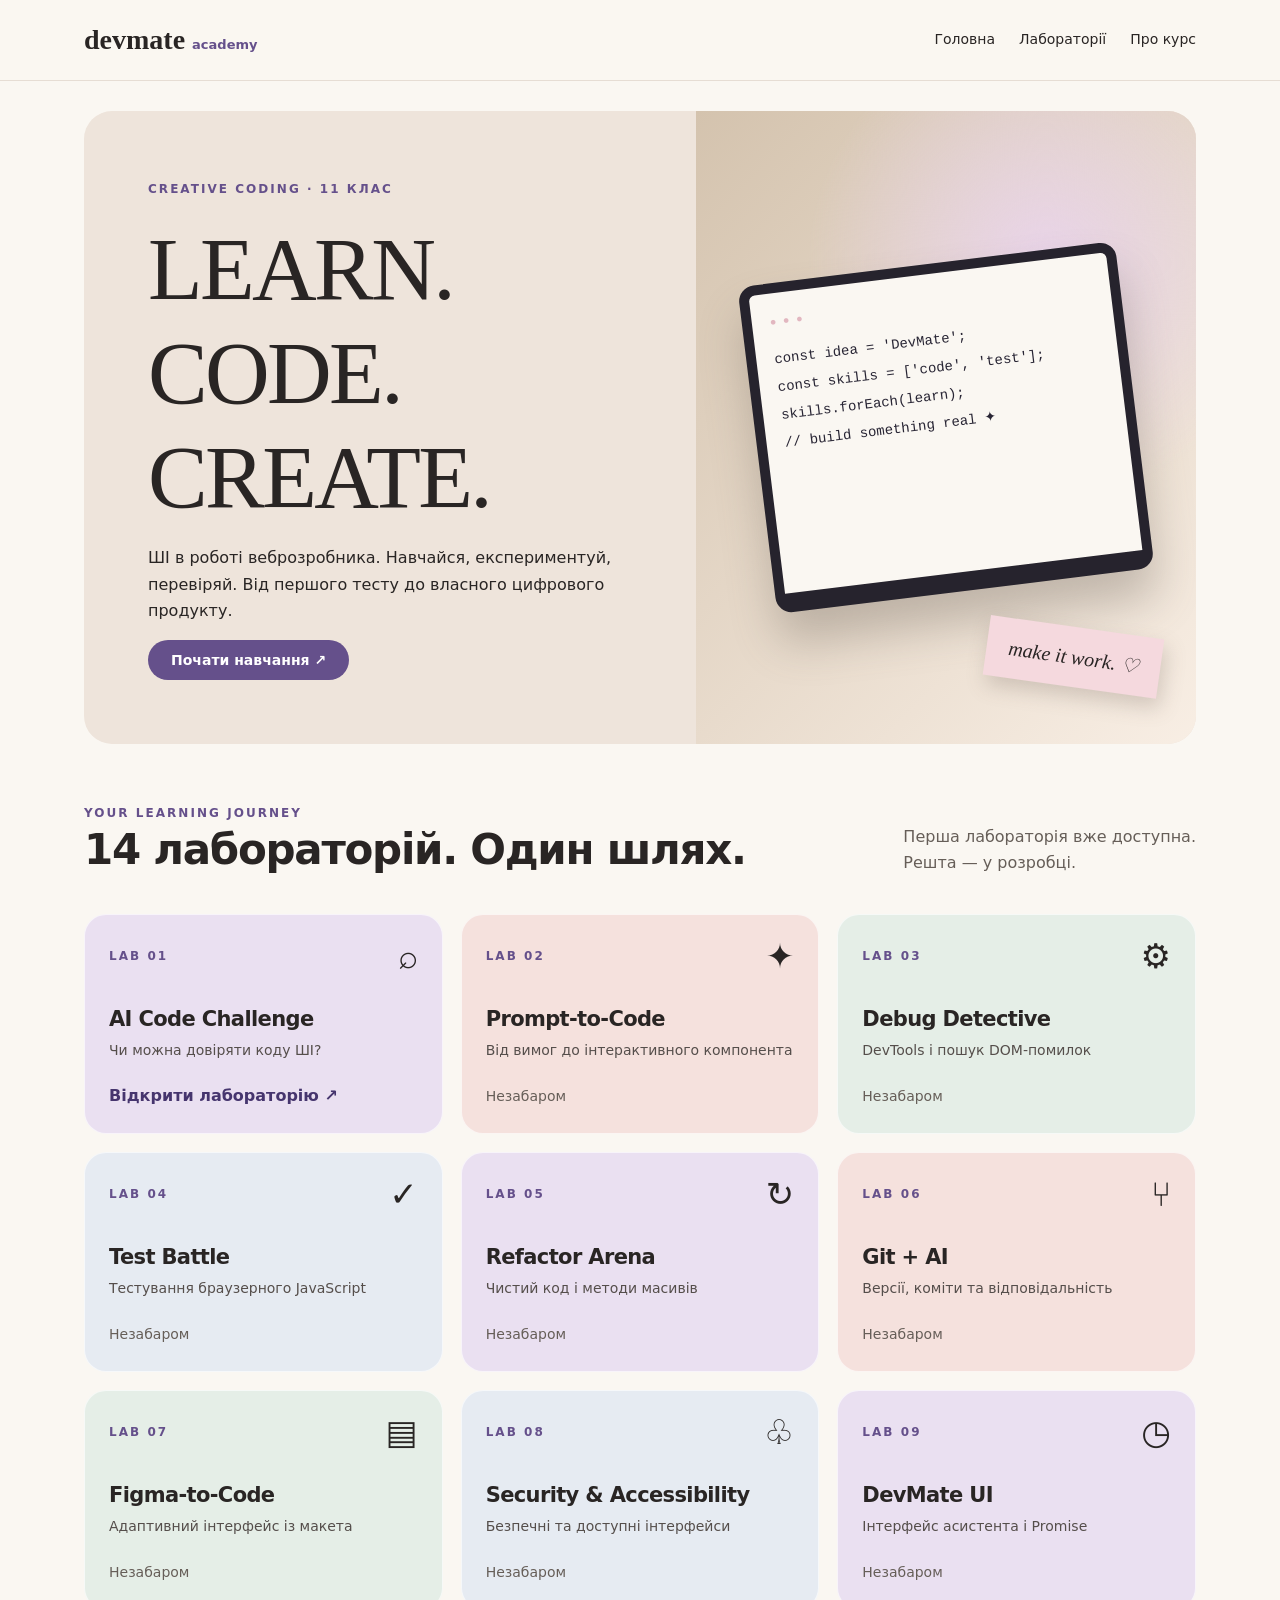
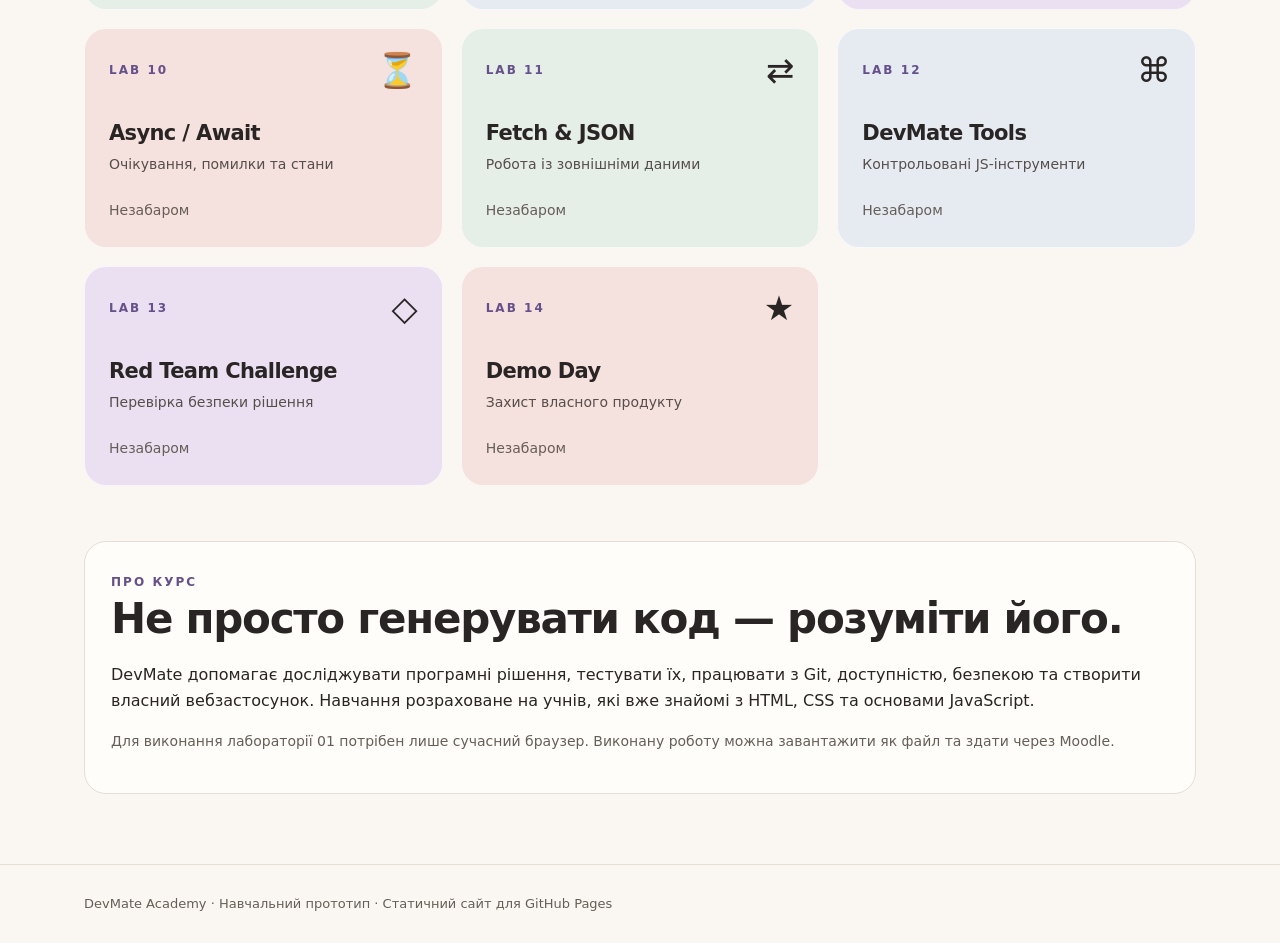
==== index.html @ 4b926b85 "Add files via upload" ====
<!doctype html><html lang="uk"><head><meta charset="utf-8"><meta name="viewport" content="width=device-width,initial-scale=1"><meta name="description" content="DevMate Academy — інтерактивний курс ШІ в роботі веброзробника для 11 класу."><title>DevMate Academy — ШІ в роботі веброзробника</title><link rel="stylesheet" href="assets/style.css"></head><body><header class="header"><nav class="wrap nav" aria-label="Головна навігація"><a class="logo" href="index.html">devmate <span>academy</span></a><div class="navlinks"><a href="#home">Головна</a><a href="#labs">Лабораторії</a><a href="#about">Про курс</a></div></nav></header><main class="wrap"><section id="home" class="hero"><div class="hero-copy"><span class="eyebrow">Creative coding · 11 клас</span><h1>LEARN.<br>CODE.<br>CREATE.</h1><p>ШІ в роботі веброзробника. Навчайся, експериментуй, перевіряй. Від першого тесту до власного цифрового продукту.</p><a class="button" href="lessons/lesson-01/index.html">Почати навчання ↗</a></div><div class="hero-art" role="img" aria-label="Стилізований ноутбук із JavaScript-кодом і паперова нотатка"><div class="desk"><code>const idea = 'DevMate';<br>const skills = ['code', 'test'];<br>skills.forEach(learn);<br>// build something real ✦</code></div><div class="sticky">make it work. ♡</div></div></section><section id="labs" class="section"><div class="section-top"><div><span class="eyebrow">Your learning journey</span><h2>14 лабораторій. Один шлях.</h2></div><p class="muted">Перша лабораторія вже доступна.<br>Решта — у розробці.</p></div><div class="grid" id="catalog"></div></section><section id="about" class="section"><div class="panel"><span class="eyebrow">Про курс</span><h2>Не просто генерувати код — розуміти його.</h2><p>DevMate допомагає досліджувати програмні рішення, тестувати їх, працювати з Git, доступністю, безпекою та створити власний вебзастосунок. Навчання розраховане на учнів, які вже знайомі з HTML, CSS та основами JavaScript.</p><p class="muted compact">Для виконання лабораторії 01 потрібен лише сучасний браузер. Виконану роботу можна завантажити як файл та здати через Moodle.</p></div></section></main><footer class="footer"><div class="wrap">DevMate Academy · Навчальний прототип · Статичний сайт для GitHub Pages</div></footer><script src="assets/catalog.js"></script></body></html>
---- assets/style.css ----
:root{--bg:#faf7f2;--paper:#fffdf9;--ink:#292524;--muted:#665e58;--lav:#b8a4d9;--purple:#65508b;--border:#e6ddd4;--rose:#f3d9dc;--sage:#dde6d8;--code:#1e2230;--ok:#22664c;--bad:#a52e40}*{box-sizing:border-box}body{margin:0;background:var(--bg);color:var(--ink);font:16px/1.65 system-ui,-apple-system,'Segoe UI',sans-serif}a{color:inherit}a:focus-visible,button:focus-visible,textarea:focus-visible{outline:3px solid #7558ba;outline-offset:3px}.wrap{max-width:1160px;margin:auto;padding:0 24px}.header{background:rgba(250,247,242,.96);border-bottom:1px solid var(--border)}.nav{display:flex;align-items:center;justify-content:space-between;gap:20px;min-height:80px}.logo{font-family:Georgia,serif;font-size:28px;font-weight:bold;text-decoration:none}.logo span{color:var(--purple);font:600 13px system-ui}.navlinks{display:flex;gap:24px;flex-wrap:wrap}.navlinks a{text-decoration:none;font-size:14px}.navlinks a:hover{text-decoration:underline}.eyebrow{text-transform:uppercase;letter-spacing:.17em;color:var(--purple);font-size:12px;font-weight:800}h1,h2,h3{line-height:1.16;letter-spacing:-.03em}h1{font-family:Georgia,serif;font-weight:500;font-size:clamp(44px,7vw,92px);margin:16px 0}h2{font-size:clamp(27px,4vw,42px);margin:0 0 18px}h3{font-size:21px;margin:0 0 12px}.hero{margin:30px 0 48px;background:#eee4db;border-radius:28px;overflow:hidden;display:grid;grid-template-columns:1.1fr .9fr}.hero-copy{padding:clamp(28px,5vw,66px)}.hero p{max-width:480px}.hero-art{min-height:410px;background:radial-gradient(circle at 70% 24%,#e9d4e9,transparent 40%),linear-gradient(135deg,#d4c3ae,#f8eee4);display:grid;place-items:center;position:relative}.desk{width:76%;height:52%;background:#faf7f2;border:10px solid #26232d;border-bottom-width:19px;border-radius:16px;box-shadow:0 30px 45px #655c5555;transform:rotate(-7deg);padding:18px;color:#d6c5ff;font:14px/2 monospace}.desk:before{content:'● ● ●';display:block;color:#e2b7c0;font-size:11px;margin-bottom:12px}.desk code{color:#282534;display:block;white-space:pre-wrap}.sticky{position:absolute;right:7%;bottom:9%;transform:rotate(8deg);background:#f5d9de;padding:18px 22px;box-shadow:4px 9px 20px #6b5a5240;font:italic 20px Georgia,serif}.button{display:inline-flex;align-items:center;justify-content:center;gap:8px;border:0;border-radius:999px;background:var(--purple);color:white;text-decoration:none;padding:12px 23px;font:700 14px system-ui;cursor:pointer}.button:hover{background:#49376c}.button.secondary{background:#fff;color:var(--purple);border:1px solid #bba9d5}.button:disabled{opacity:.45;cursor:not-allowed}.section{margin:55px 0}.section-top{display:flex;align-items:end;justify-content:space-between;gap:15px;margin-bottom:22px}.grid{display:grid;grid-template-columns:repeat(3,1fr);gap:18px}.card{border-radius:22px;padding:24px;min-height:220px;display:flex;flex-direction:column;justify-content:space-between;border:1px solid #ffffffaa}.card:nth-child(4n+1){background:#eae0f1}.card:nth-child(4n+2){background:#f5e1dd}.card:nth-child(4n+3){background:#e5eee7}.card:nth-child(4n){background:#e6ebf2}.card h3{margin:12px 0 8px}.card p{margin:0;color:#554e4b;font-size:14px}.card .card-top{display:flex;justify-content:space-between;align-items:center}.card .symbol{font-size:34px;line-height:1}.card a{font-weight:800;text-decoration:none;color:#46356e}.card a:hover{text-decoration:underline}.muted{color:var(--muted)}.footer{border-top:1px solid var(--border);margin-top:70px;padding:28px 0;color:var(--muted);font-size:13px}.lesson-hero{padding:45px 0 30px}.lesson-hero h1{font-size:clamp(36px,5vw,66px)}.pills{display:flex;gap:8px;flex-wrap:wrap}.pill{border:1px solid #d4c8d7;border-radius:999px;padding:5px 12px;font-size:12px;color:#5a4b6e}.lesson-layout{display:grid;grid-template-columns:minmax(0,1fr) minmax(340px,.95fr);gap:25px;align-items:start}.panel{background:var(--paper);border:1px solid var(--border);border-radius:22px;padding:26px;margin-bottom:20px}.panel p:first-child{margin-top:0}.stepper{display:flex;flex-wrap:wrap;gap:8px;margin-bottom:20px}.stepper button{border:1px solid #d9d0c9;background:white;color:#4c4541;padding:9px 13px;border-radius:999px;cursor:pointer}.stepper button.active{background:#49376c;color:white;border-color:#49376c}.step{display:none}.step.active{display:block}.callout{border-left:4px solid #aa91cc;background:#f1eaf5;padding:15px 18px;border-radius:8px;margin:18px 0}.callout.warn{border-color:#c88c67;background:#f9ece2}.formula{background:#eee8df;padding:13px 16px;border-radius:12px;font-weight:700}.code-preview,pre{background:var(--code);color:#eaeaf4;border-radius:14px;padding:18px;overflow-x:auto;font:13px/1.7 ui-monospace,Consolas,monospace;white-space:pre-wrap}.lab-sticky{position:sticky;top:18px}.lab-head{display:flex;align-items:center;justify-content:space-between;gap:10px}.lab-head h2{font-size:23px;margin:0}.editor{display:block;width:100%;min-height:320px;background:#1e2230;color:#eee8ff;border:1px solid #3c4155;border-radius:12px;padding:18px;resize:vertical;font:14px/1.6 ui-monospace,Consolas,monospace;tab-size:2}.actions{display:flex;flex-wrap:wrap;gap:9px;margin-top:14px}.test-results{margin-top:16px;display:grid;gap:9px}.result{border-radius:12px;padding:11px 14px;border:1px solid var(--border);font-size:14px}.result.pass{background:#e8f4eb;border-color:#a4d0b5}.result.fail{background:#fcebec;border-color:#e3b1b7}.result.error{background:#fff0db;border-color:#e4c6a2}.result strong{display:block}.result small{display:block;color:#5c514b}.feedback{min-height:24px;color:var(--muted);font-size:13px;margin-top:8px}.field{width:100%;padding:12px;border:1px solid #cdbfc3;border-radius:10px;background:white;font:inherit}.question{margin:15px 0}.question label{display:block;font-weight:700;margin-bottom:5px}.hidden{display:none!important}.progress{height:7px;border-radius:20px;background:#e7dfe5;overflow:hidden}.progress div{height:100%;width:20%;background:#79629c;transition:width .2s}.compact{font-size:14px}.checkline{display:flex;gap:10px;align-items:start;margin:9px 0}.checkline input{margin-top:6px}.linkline{color:var(--purple);font-weight:700}.small-heading{font-size:15px;text-transform:uppercase;letter-spacing:.09em;color:var(--purple)}@media(max-width:850px){.grid{grid-template-columns:repeat(2,1fr)}.lesson-layout{grid-template-columns:1fr}.lab-sticky{position:static}.hero{grid-template-columns:1fr}.hero-art{min-height:280px}}@media(max-width:540px){.grid{grid-template-columns:1fr}.wrap{padding:0 16px}.nav{align-items:start;flex-direction:column;padding:14px 0;gap:6px}.hero-copy{padding:25px}.hero-art{min-height:230px}.panel{padding:18px}.section-top{display:block}.card{min-height:185px}}@media(prefers-reduced-motion:reduce){*{scroll-behavior:auto!important;transition:none!important}}
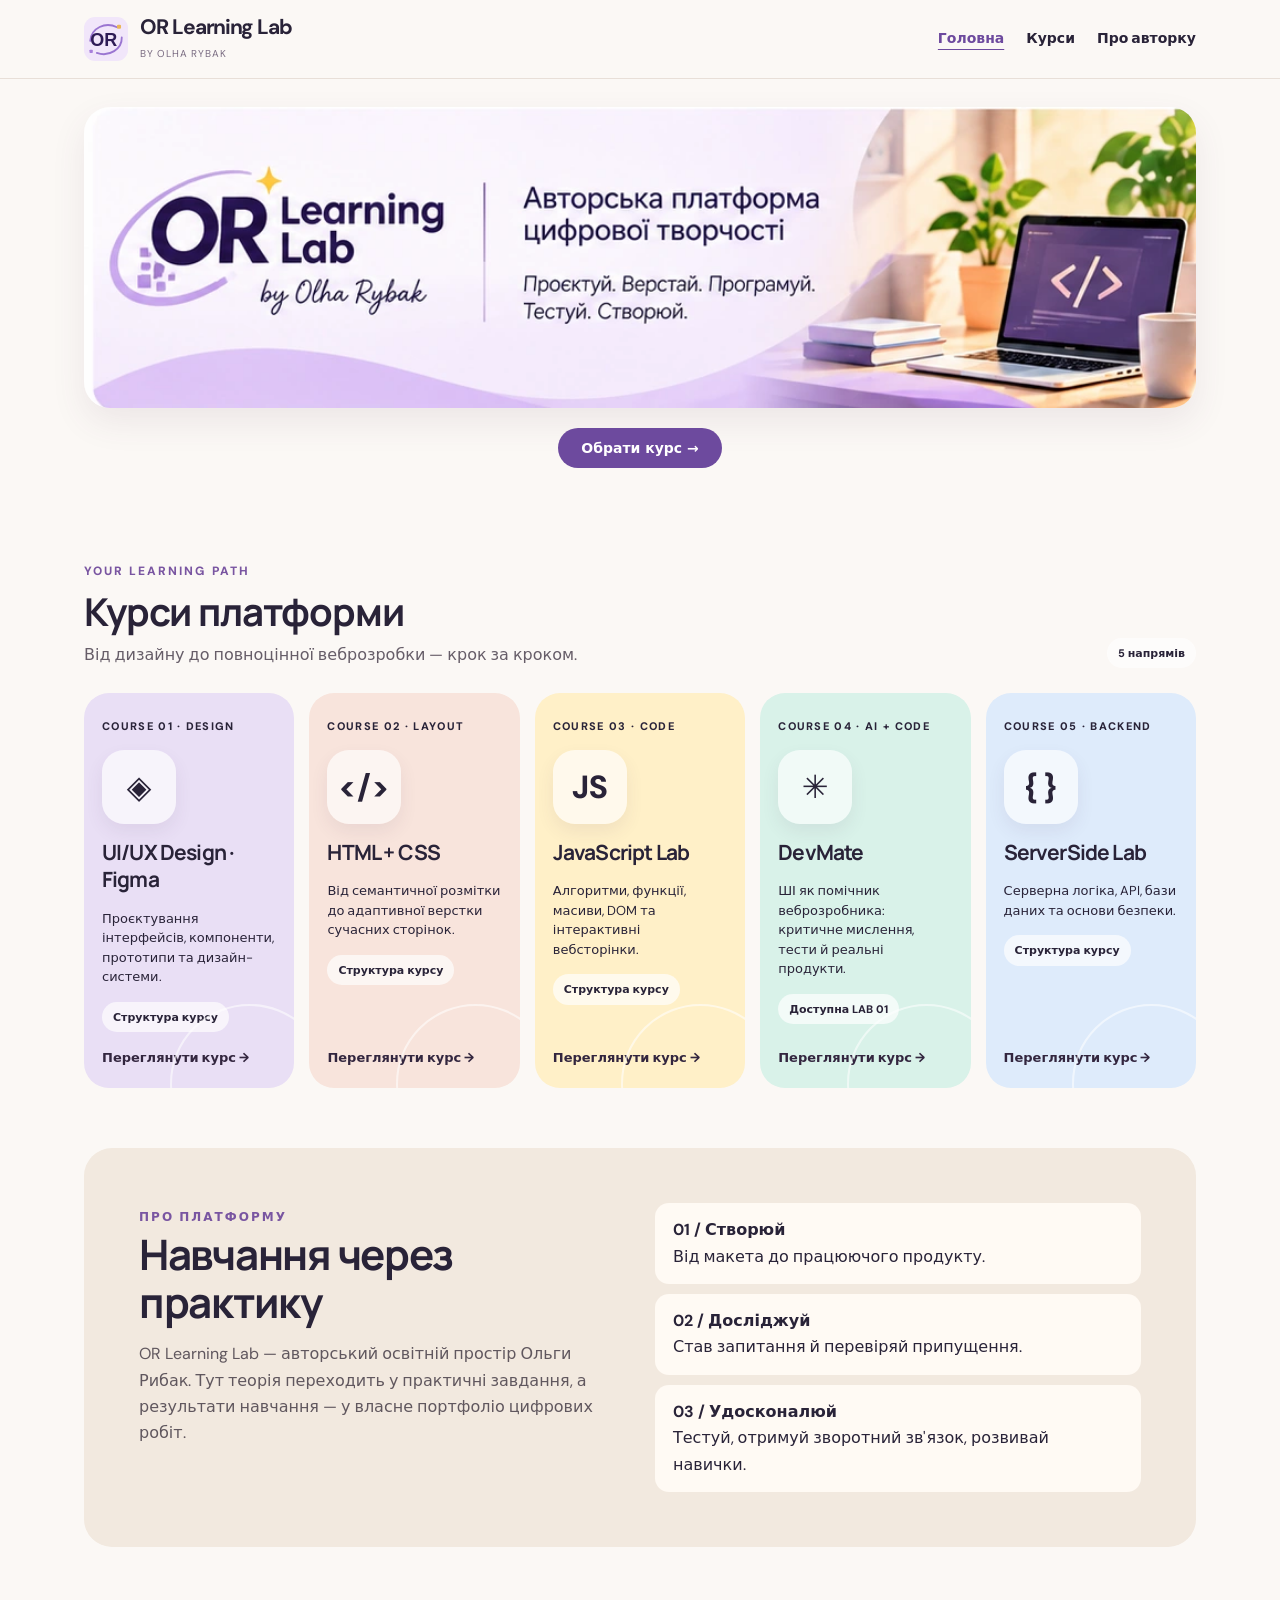
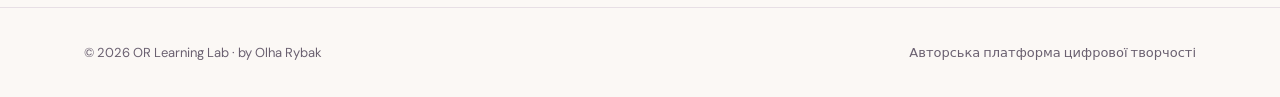
==== commit 771dc2fb: "Add files via upload" ====
--- a/index.html
+++ b/index.html
@@ -1 +1,2 @@
-<!doctype html><html lang="uk"><head><meta charset="utf-8"><meta name="viewport" content="width=device-width,initial-scale=1"><meta name="description" content="DevMate Academy — інтерактивний курс ШІ в роботі веброзробника для 11 класу."><title>DevMate Academy — ШІ в роботі веброзробника</title><link rel="stylesheet" href="assets/style.css"></head><body><header class="header"><nav class="wrap nav" aria-label="Головна навігація"><a class="logo" href="index.html">devmate <span>academy</span></a><div class="navlinks"><a href="#home">Головна</a><a href="#labs">Лабораторії</a><a href="#about">Про курс</a></div></nav></header><main class="wrap"><section id="home" class="hero"><div class="hero-copy"><span class="eyebrow">Creative coding · 11 клас</span><h1>LEARN.<br>CODE.<br>CREATE.</h1><p>ШІ в роботі веброзробника. Навчайся, експериментуй, перевіряй. Від першого тесту до власного цифрового продукту.</p><a class="button" href="lessons/lesson-01/index.html">Почати навчання ↗</a></div><div class="hero-art" role="img" aria-label="Стилізований ноутбук із JavaScript-кодом і паперова нотатка"><div class="desk"><code>const idea = 'DevMate';<br>const skills = ['code', 'test'];<br>skills.forEach(learn);<br>// build something real ✦</code></div><div class="sticky">make it work. ♡</div></div></section><section id="labs" class="section"><div class="section-top"><div><span class="eyebrow">Your learning journey</span><h2>14 лабораторій. Один шлях.</h2></div><p class="muted">Перша лабораторія вже доступна.<br>Решта — у розробці.</p></div><div class="grid" id="catalog"></div></section><section id="about" class="section"><div class="panel"><span class="eyebrow">Про курс</span><h2>Не просто генерувати код — розуміти його.</h2><p>DevMate допомагає досліджувати програмні рішення, тестувати їх, працювати з Git, доступністю, безпекою та створити власний вебзастосунок. Навчання розраховане на учнів, які вже знайомі з HTML, CSS та основами JavaScript.</p><p class="muted compact">Для виконання лабораторії 01 потрібен лише сучасний браузер. Виконану роботу можна завантажити як файл та здати через Moodle.</p></div></section></main><footer class="footer"><div class="wrap">DevMate Academy · Навчальний прототип · Статичний сайт для GitHub Pages</div></footer><script src="assets/catalog.js"></script></body></html>
+<!doctype html>
+<html lang="uk"><head><meta charset="utf-8"/><meta content="width=device-width,initial-scale=1" name="viewport"/><meta content="#fbf8f5" name="theme-color"/><meta content="OR Learning Lab — авторські курси веброзробки та цифрової творчості Ольги Рибак" name="description"/><title>Авторська платформа цифрової творчості | OR Learning Lab</title><link href="assets/logo.svg" rel="icon" type="image/svg+xml"/><link href="assets/style.css" rel="stylesheet"/><link href="assets/platform.css" rel="stylesheet"/></head><body><a class="skip-link" href="#main-content">Перейти до основного вмісту</a><header class="platform-nav"><div class="wrap"><a class="brand" href="index.html"><img alt="OR" loading="lazy" src="assets/logo.svg"/><span><strong>OR Learning Lab</strong><small>BY OLHA RYBAK</small></span></a><nav aria-label="Головна навігація"><a aria-current="page" href="index.html">Головна</a><a href="index.html#courses">Курси</a><a href="index.html#about">Про авторку</a></nav></div></header><main class="wrap" id="main-content"><section aria-labelledby="platform-heading" class="hero-platform concept-hero"><h1 class="visually-hidden" id="platform-heading">OR Learning Lab — авторська платформа цифрової творчості</h1><img alt="OR Learning Lab by Olha Rybak — авторська платформа цифрової творчості. Проєктуй. Верстай. Програмуй. Тестуй. Створюй." class="concept-banner" src="assets/concept-banner.webp"/><div class="concept-actions"><a class="button" href="#courses">Обрати курс →</a></div></section><section aria-labelledby="courses-title" class="section" id="courses"><div class="course-intro"><div><span class="eyebrow">YOUR LEARNING PATH</span><h2 id="courses-title">Курси платформи</h2><p>Від дизайну до повноцінної веброзробки — крок за кроком.</p></div><span class="tag">5 напрямів</span></div><div class="course-grid"><article aria-labelledby="course-figma" class="course-card figma"><span class="course-number">COURSE 01 · DESIGN</span><div aria-hidden="true" class="course-icon">◈</div><h3 id="course-figma">UI/UX Design · Figma</h3><p>Проєктування інтерфейсів, компоненти, прототипи та дизайн-системи.</p><span class="tag">Структура курсу</span><a aria-label="Переглянути курс UI/UX Design · Figma" href="courses/figma/index.html">Переглянути курс →</a></article><article aria-labelledby="course-htmlcss" class="course-card htmlcss"><span class="course-number">COURSE 02 · LAYOUT</span><div aria-hidden="true" class="course-icon">&lt;/&gt;</div><h3 id="course-htmlcss">HTML + CSS</h3><p>Від семантичної розмітки до адаптивної верстки сучасних сторінок.</p><span class="tag">Структура курсу</span><a aria-label="Переглянути курс HTML + CSS" href="courses/html-css/index.html">Переглянути курс →</a></article><article aria-labelledby="course-javascript" class="course-card javascript"><span class="course-number">COURSE 03 · CODE</span><div aria-hidden="true" class="course-icon">JS</div><h3 id="course-javascript">JavaScript Lab</h3><p>Алгоритми, функції, масиви, DOM та інтерактивні вебсторінки.</p><span class="tag">Структура курсу</span><a aria-label="Переглянути курс JavaScript Lab" href="courses/javascript/index.html">Переглянути курс →</a></article><article aria-labelledby="course-devmate" class="course-card devmate"><span class="course-number">COURSE 04 · AI + CODE</span><div aria-hidden="true" class="course-icon">✳</div><h3 id="course-devmate">DevMate</h3><p>ШІ як помічник веброзробника: критичне мислення, тести й реальні продукти.</p><span class="tag">Доступна LAB 01</span><a aria-label="Переглянути курс DevMate" href="courses/devmate/index.html">Переглянути курс →</a></article><article aria-labelledby="course-backend" class="course-card backend"><span class="course-number">COURSE 05 · BACKEND</span><div aria-hidden="true" class="course-icon">{ }</div><h3 id="course-backend">ServerSide Lab</h3><p>Серверна логіка, API, бази даних та основи безпеки.</p><span class="tag">Структура курсу</span><a aria-label="Переглянути курс ServerSide Lab" href="courses/backend/index.html">Переглянути курс →</a></article></div></section><section aria-labelledby="about-title" class="about-panel" id="about"><div><span class="eyebrow">ПРО ПЛАТФОРМУ</span><h2 id="about-title">Навчання через практику</h2><p>OR Learning Lab — авторський освітній простір Ольги Рибак. Тут теорія переходить у практичні завдання, а результати навчання — у власне портфоліо цифрових робіт.</p></div><div class="about-details"><div><strong>01 / Створюй</strong><br/>Від макета до працюючого продукту.</div><div><strong>02 / Досліджуй</strong><br/>Став запитання й перевіряй припущення.</div><div><strong>03 / Удосконалюй</strong><br/>Тестуй, отримуй зворотний зв'язок, розвивай навички.</div></div></section></main><footer class="platform-footer"><div class="wrap"><span>© 2026 OR Learning Lab · by Olha Rybak</span><span>Авторська платформа цифрової творчості</span></div></footer></body></html>
--- a/assets/platform.css
+++ b/assets/platform.css
@@ -0,0 +1,12 @@
+@import url('https://fonts.googleapis.com/css2?family=DM+Sans:wght@400;500;600;700;800&family=Manrope:wght@400;500;600;700;800&display=swap');
+:root{--ink:#292338;--purple:#6d4a9e;--bg:#fbf8f5}html{scroll-behavior:smooth}body{font-family:'DM Sans',system-ui,sans-serif;background:var(--bg);color:var(--ink)}h1,h2,h3{font-family:Manrope,system-ui,sans-serif}.platform-nav{position:sticky;top:0;z-index:10;background:#fbf8f5ed;backdrop-filter:blur(12px);border-bottom:1px solid #e8dfd8}.platform-nav .wrap{display:flex;justify-content:space-between;align-items:center;min-height:78px;gap:15px}.brand{display:flex;align-items:center;gap:12px;text-decoration:none}.brand img{width:44px;height:44px}.brand strong{font-size:21px;line-height:1;letter-spacing:-.05em}.brand small{display:block;font-size:10px;letter-spacing:.08em;color:#796b81;margin-top:4px}.platform-nav nav{display:flex;gap:22px;flex-wrap:wrap}.platform-nav nav a{text-decoration:none;font-size:14px;font-weight:700}.platform-nav nav a:hover{color:#7653aa}.hero-platform{padding:42px 0 24px}.hero-shell{display:grid;grid-template-columns:1.05fr .95fr;min-height:460px;border-radius:32px;background:linear-gradient(125deg,#f3e7ed,#eee5fa 62%,#e8e0ef);overflow:hidden}.hero-text{padding:clamp(28px,5vw,72px);align-self:center}.hero-text h1{font-size:clamp(43px,5.2vw,78px);line-height:1.07;letter-spacing:-.065em;margin:18px 0 22px}.hero-text h1 em{font-style:normal;color:#7955aa}.hero-text p{max-width:520px;font-size:17px;color:#5b5363}.hero-actions{display:flex;gap:12px;flex-wrap:wrap;margin-top:26px}.hero-visual{position:relative;min-height:360px;background:radial-gradient(circle at 60% 30%,#fff9ee 0 17%,transparent 18%),radial-gradient(circle at 15% 75%,#dbc7ec 0 23%,transparent 24%)}.photo-frame{position:absolute;inset:13% 9% 13% 8%;border-radius:25px;background:#fffdf8;transform:rotate(-5deg);box-shadow:0 30px 65px #69557d40;padding:22px}.photo-frame:after{content:'';position:absolute;left:9%;right:9%;bottom:8%;height:8px;border-radius:8px;background:#d9c9de}.laptop{position:absolute;left:17%;top:18%;width:70%;height:58%;border:13px solid #28243b;border-bottom-width:19px;border-radius:15px;background:#24283d;transform:rotate(5deg);box-shadow:0 18px 24px #493c4c4d;overflow:hidden}.laptop:before{content:'●  ●  ●';display:block;background:#34364b;color:#f0b5c9;font-size:11px;padding:4px 12px}.laptop pre{background:transparent;margin:0;padding:16px;font:clamp(9px,1.1vw,15px)/1.8 monospace;color:#d5f2de;white-space:pre}.note-sticker{position:absolute;right:4%;bottom:15%;background:#fff1bb;padding:15px 20px;transform:rotate(9deg);box-shadow:0 8px 15px #63526833;font:italic 20px Georgia,serif}.eyebrow{color:#7955a1}.course-intro{display:flex;align-items:end;justify-content:space-between;gap:18px;margin-bottom:25px}.course-intro h2{margin:7px 0;font-size:clamp(28px,3vw,42px)}.course-intro p{margin:0;color:#665d68}.course-grid{display:grid;grid-template-columns:repeat(5,minmax(0,1fr));gap:15px}.course-card{border-radius:25px;min-height:340px;padding:24px 18px 20px;display:flex;flex-direction:column;gap:15px;position:relative;overflow:hidden;transition:transform .2s,box-shadow .2s}.course-card:hover{transform:translateY(-5px);box-shadow:0 15px 25px #3527421b}.course-card h3{font-size:21px;line-height:1.3;margin:0;letter-spacing:-.04em}.course-card p{font-size:13px;line-height:1.5;margin:0}.course-card a{margin-top:auto;font-size:13px;font-weight:800;text-decoration:none;color:#33263f}.course-card a:hover{text-decoration:underline}.course-card .course-number{font-size:11px;font-weight:800;letter-spacing:.12em}.course-icon{display:grid;place-items:center;width:74px;height:74px;background:#ffffffa6;border-radius:22px;box-shadow:0 8px 18px #55426215;font-size:32px;font-weight:800}.course-card:after{content:'';position:absolute;right:-35px;bottom:-75px;width:155px;height:155px;border:2px solid #ffffff8f;border-radius:50%;pointer-events:none}.figma{background:#e9dff5}.htmlcss{background:#f8e4dc}.javascript{background:#fff0c8}.devmate{background:#d9f2e9}.backend{background:#deebfb}.tag{display:inline-block;padding:6px 11px;border-radius:30px;background:#ffffffad;font-size:11px;font-weight:800;width:max-content}.about-panel{display:grid;grid-template-columns:1fr 1fr;gap:30px;background:#f2e9df;padding:clamp(25px,5vw,55px);border-radius:28px;margin:60px 0}.about-panel h2{margin:0 0 14px}.about-panel p{margin:0;color:#60575e}.about-details{display:grid;gap:10px}.about-details div{background:#fffaf4;padding:14px 18px;border-radius:14px}.course-page-head{padding:55px 0 24px}.course-page-head h1{font-size:clamp(40px,5vw,68px);letter-spacing:-.06em;margin:12px 0}.course-page-head p{max-width:780px;color:#655d66;font-size:17px}.course-breadcrumb{font-size:13px;color:#6b5a7d}.course-breadcrumb a{color:inherit}.module-list{display:grid;grid-template-columns:repeat(2,minmax(0,1fr));gap:14px;margin:20px 0 65px}.module{padding:22px;border:1px solid #e5d9e5;border-radius:19px;background:#fffdfa;display:flex;justify-content:space-between;gap:18px;align-items:center}.module strong{display:block;font-size:17px}.module p{margin:5px 0 0;font-size:13px;color:#746c76}.module a{text-decoration:none;font-weight:800;color:#6d4a9e;white-space:nowrap}.module.muted-module{opacity:.72}.platform-footer{padding:34px 0;border-top:1px solid #e7dfe5;color:#6a6070;font-size:13px}.platform-footer .wrap{display:flex;justify-content:space-between;gap:20px;flex-wrap:wrap}.lab-sticky{top:98px}@media(max-width:1080px){.course-grid{grid-template-columns:repeat(3,1fr)}}@media(max-width:780px){.hero-shell{grid-template-columns:1fr}.hero-visual{min-height:290px}.course-grid{grid-template-columns:repeat(2,1fr)}.about-panel,.module-list{grid-template-columns:1fr}.platform-nav .wrap{flex-direction:column;align-items:start;padding-top:10px;padding-bottom:10px}.platform-nav nav{gap:15px}.lab-sticky{top:0}}@media(max-width:520px){.course-grid{grid-template-columns:1fr}.course-card{min-height:245px}.hero-text{padding:26px}.hero-visual{min-height:245px}.hero-text h1{font-size:43px}.module{align-items:start;flex-direction:column}}@media(prefers-reduced-motion:reduce){.course-card{transition:none}}
+
+/* Banner preserved from approved brand concept */
+.concept-hero{padding-top:28px}.concept-banner{display:block;width:100%;height:auto;border-radius:26px;box-shadow:0 14px 34px #5c456218}.concept-actions{display:flex;justify-content:center;gap:12px;flex-wrap:wrap;margin:20px 0 10px}@media(max-width:600px){.concept-banner{border-radius:14px}.concept-actions{justify-content:stretch}.concept-actions .button{flex:1;text-align:center}}
+
+/* Semantic navigation, keyboard and screen-reader accessibility */
+.visually-hidden{position:absolute!important;width:1px;height:1px;padding:0;margin:-1px;overflow:hidden;clip:rect(0,0,0,0);white-space:nowrap;border:0}
+.skip-link{position:fixed;z-index:100;left:12px;top:-80px;background:#fff;color:#292338;padding:12px 18px;border:2px solid #6d4a9e;border-radius:10px}
+.skip-link:focus{top:12px}
+:where(a,button,input,textarea,select):focus-visible{outline:3px solid #6d4a9e;outline-offset:3px}
+.platform-nav nav a[aria-current=page]{color:#6d4a9e;text-decoration:underline;text-underline-offset:6px}
